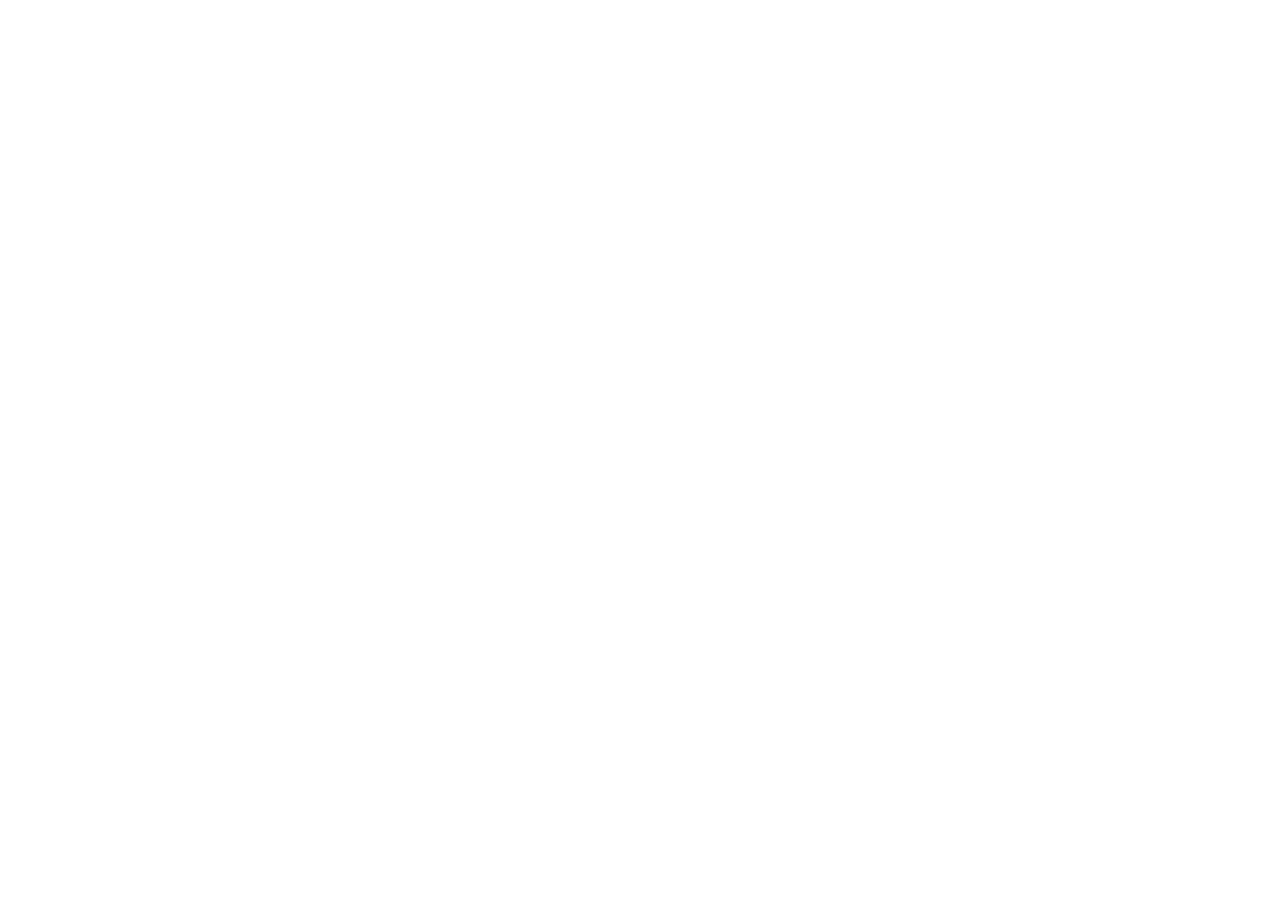
==== index.html @ 49604c13 "Added file index.html." ====
<!DOCTYPE html>
<html lang="en">
<head>
    <meta charset="UTF-8">
    <meta name="viewport" content="width=device-width, initial-scale=1.0">
    <title>Document</title>
</head>
<body>
    
</body>
</html>
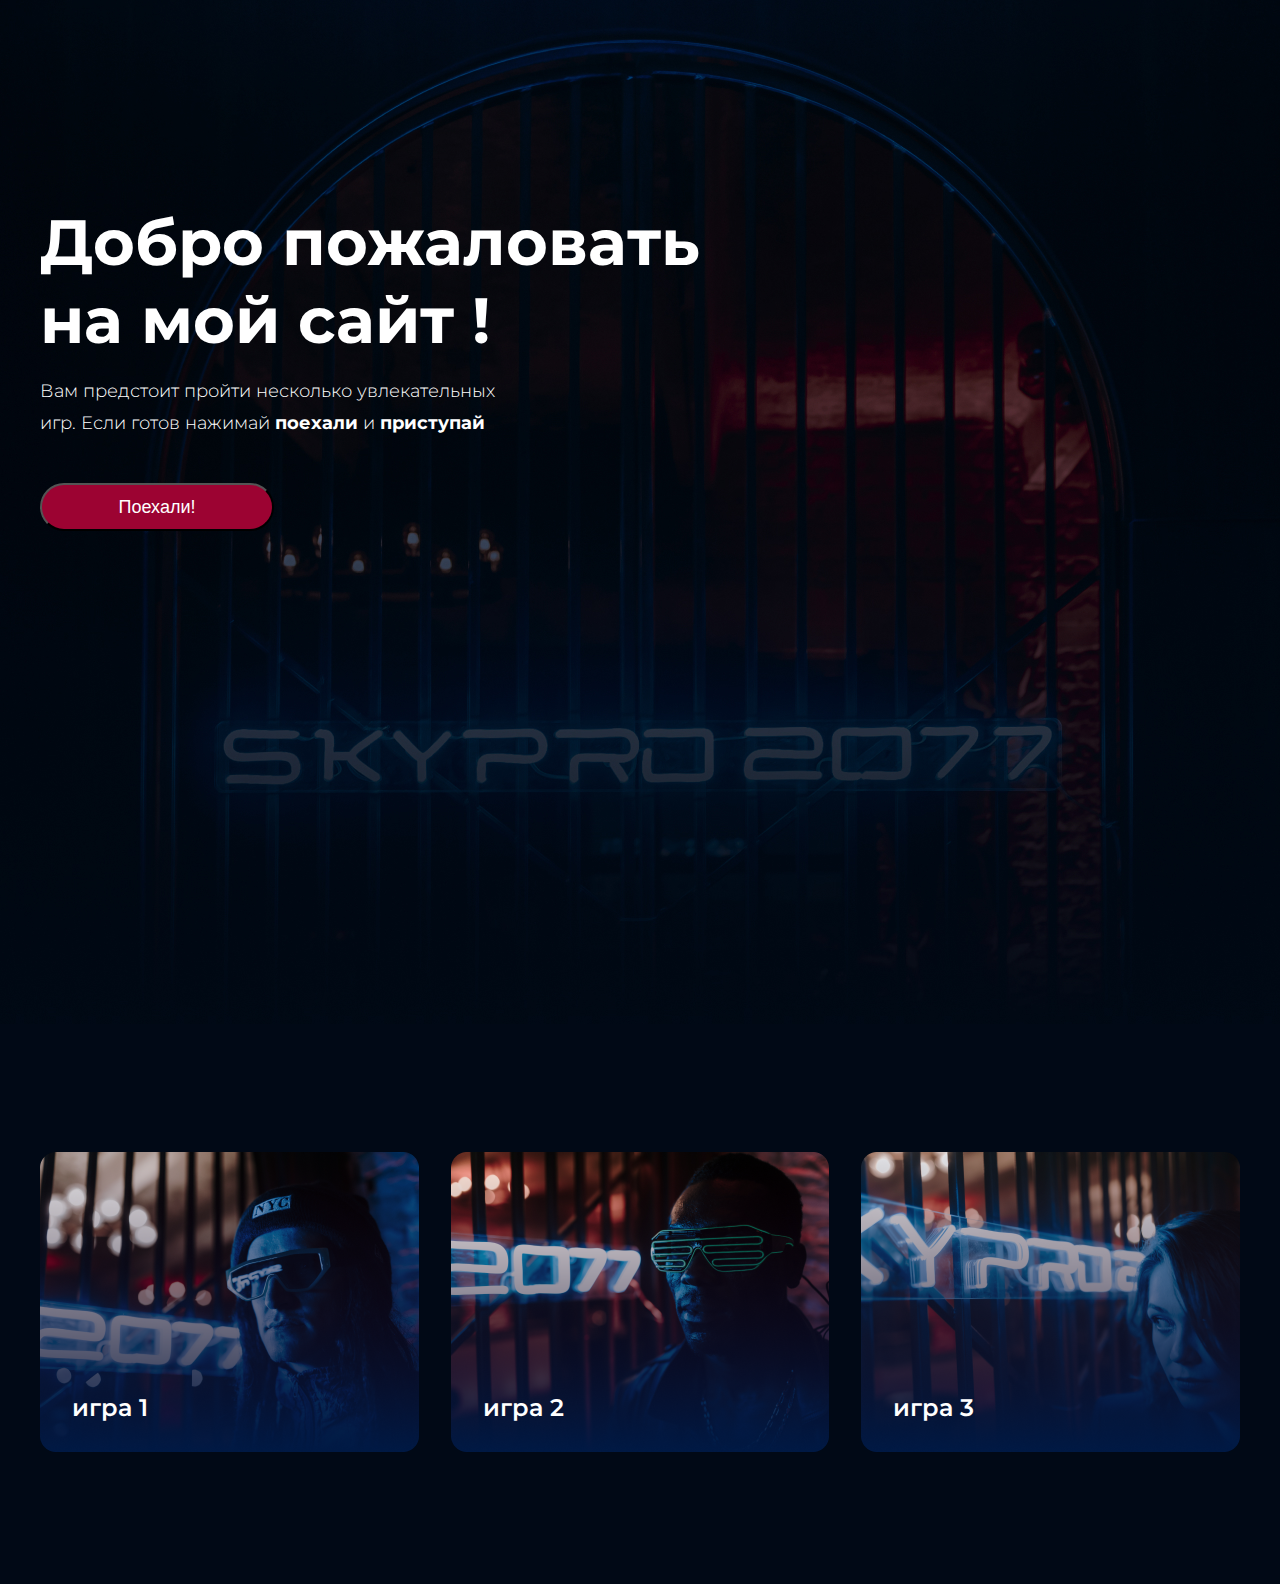
==== commit 0ed44b65: "Added file index.html." ====
--- a/index.html
+++ b/index.html
@@ -1,11 +1,47 @@
 <!DOCTYPE html>
-<html lang="en">
+<html lang="ru">
 <head>
     <meta charset="UTF-8">
     <meta name="viewport" content="width=device-width, initial-scale=1.0">
-    <title>Document</title>
+    <title>HelloWorld</title>
+    <link rel="preconnect" href="https://fonts.googleapis.com">
+    <link rel="preconnect" href="https://fonts.gstatic.com" crossorigin>
+    <link href="https://fonts.googleapis.com/css2?family=Montserrat:wght@400;500;600&display=swap" rel="stylesheet">
+    <link rel="stylesheet" href="style.css">
 </head>
 <body>
-    
+    <div class="section center">
+            <h1 class="header">Добро пожаловать<br>на мой сайт !</h1>
+            <p class="slogan">Вам предстоит пройти несколько увлекательных игр. Если готов нажимай <span class="font">поехали</span> и <span class="font">приступай</span></p>
+            <button class="btn">Поехали!</button>
+    </div>
+    <div class="section-game center">
+            <div class="container"><a href="#"><img class="img1" src="img/game1.png" alt="game1" width="379" height="300"></a>
+                <div class="bottomleft">игра 1</div></div>
+            <div class="container"><a href="#"><img class="img1" src="img/game2.png" alt="game2" width="379" height="300"></a>
+                <div class="bottomleft">игра 2</div></div>
+            <div class="container"><a href="#"><img class="img1" src="img/game3.png" alt="game3" width="379" height="300"></a>
+                <div class="bottomleft">игра 3</div></div>
+    </div>    
+
+
+
+
+
+
+
+
+
+
+
+
+
+
+
+
+
+
+
+
 </body>
 </html>--- a/style.css
+++ b/style.css
@@ -0,0 +1,95 @@
+*{
+    margin: 0;
+    padding: 0;
+}
+
+body {
+    font-family: "Montserrat", sans-serif;
+  }
+
+.center {
+    padding-left: calc(50% - 600px);
+    padding-right: calc(50% - 600px);
+}
+
+.section{
+    background-image: url(img/Rectangle\ 1.jpg);
+    height: 1024px;
+    background-position: center;
+    background-repeat: no-repeat;
+    background-size: cover;
+}
+
+.header{
+    height: 125px;
+    width: 788px;
+    padding-top: 218px;
+    color: #FFF;
+    font-size: 64px;
+    font-style: normal;
+    font-weight: 700;
+    line-height: normal;
+    display: flex;
+    flex-direction: column;
+    justify-content: center;
+}
+
+.slogan{
+    width: 481px;
+    margin-top: 32px;
+    color: #FFF;
+    font-size: 18px;
+    font-style: normal;
+    font-weight: 300;
+    line-height: 32px;
+}
+
+.font{
+    color: #FFF;
+    font-size: 18px;
+    font-style: normal;
+    font-weight: 700;
+    line-height: 32px;
+}
+
+.btn{
+    margin-top: 44px;
+    color: #FFF;
+    font-size: 18px;
+    font-style: normal;
+    font-weight: 400;
+    line-height: normal;
+    border-radius: 30px;
+    background: #9C0332;
+    width: 234px;
+    height: 48px;
+}
+
+.section-game{
+    padding-top: 128px;
+    padding-bottom: 128px;
+    background-image: url(img/Rectangle\ 5.jpg);
+    display: flex;
+    gap: 32px;
+}
+
+.container{
+    position: relative;
+}
+
+
+.bottomleft {
+    position: absolute;
+    bottom: 32px;
+    left: 32px;
+    color: #FFF;
+    font-size: 24px;
+    font-style: normal;
+    font-weight: 600;
+    line-height: 32px;
+}
+
+.img1 { 
+    width: 100%;
+    height: auto;
+}